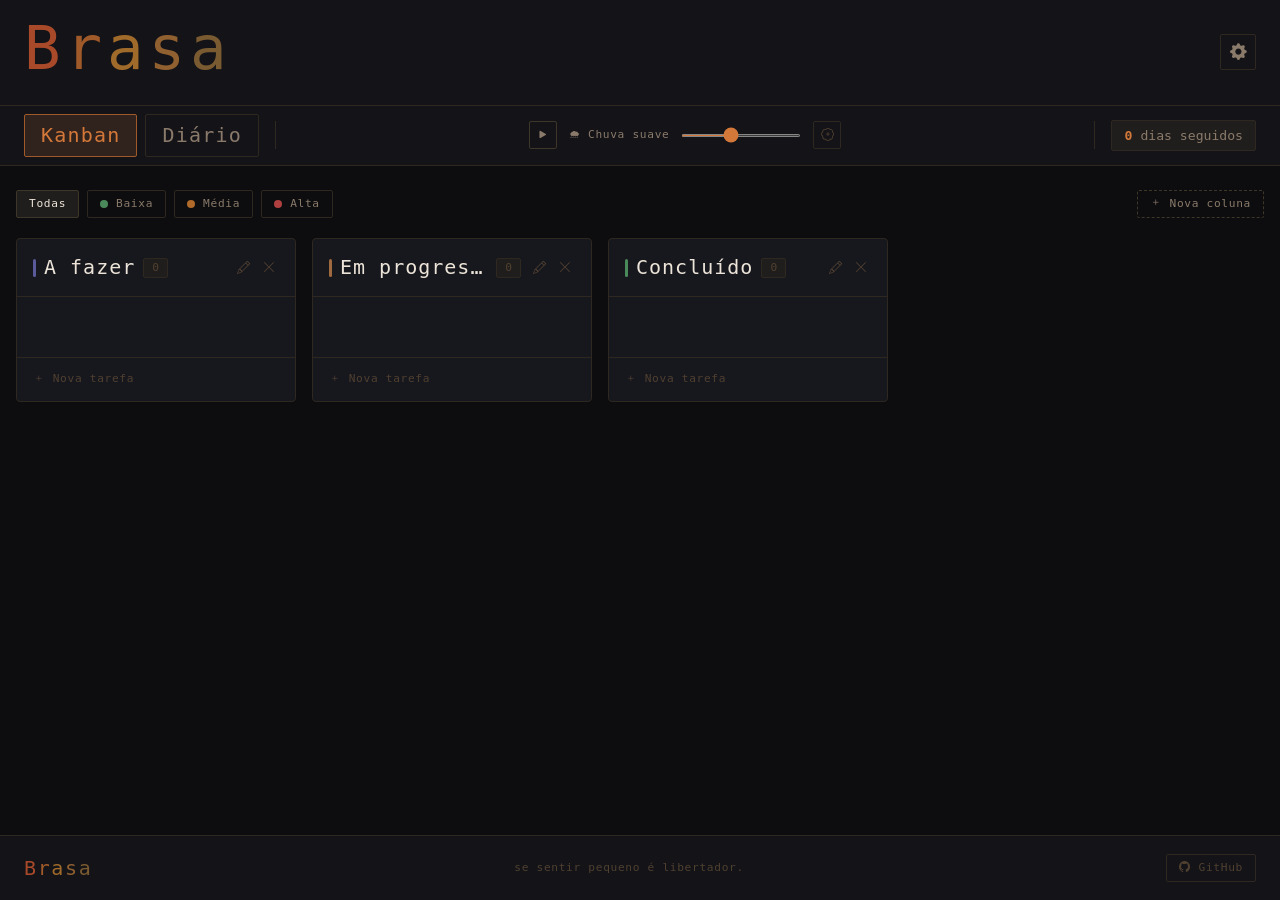
==== index.html @ db1da9d6 "feat: inicialização do projeto Brasa" ====
<!DOCTYPE html>
<html lang="pt-BR" data-theme="dark">

<head>
  <meta http-equiv="Content-Security-Policy" content="
    default-src 'self';
    script-src 'self' 'unsafe-inline';
    style-src 'self' 'unsafe-inline'
      https://fonts.googleapis.com;
    font-src 'self'
      https://fonts.gstatic.com;
    connect-src 'self';
    img-src 'self' data:;
    media-src 'self';
    frame-src 'none';
    object-src 'none';
  ">
  <meta charset="UTF-8" />
  <meta name="viewport" content="width=device-width, initial-scale=1.0" />
  <meta name="description" content="Brasa - kanban e diário minimalista." />
  <meta name="theme-color" content="#1a1a1a" />
  <title>Brasa - kanban e diário minimalista.</title>
  <link rel="stylesheet" href="libs/bootstrap.min.css" />
  <link rel="stylesheet" href="icons/bootstrap-icons.css" />
  <link rel="preconnect" href="https://fonts.googleapis.com" />
  <link rel="preconnect" href="https://fonts.gstatic.com" crossorigin />
  <link
    href="https://fonts.googleapis.com/css2?family=VT323&family=IBM+Plex+Mono:wght@400;500;600&family=IBM+Plex+Sans:wght@300;400;500&display=swap"
    rel="stylesheet" />
  <link rel="stylesheet" href="style.css" />
</head>

<body>
  <header class="app-header" role="banner">
    <div class="header-primary">
      <h1 class="brand-name" id="brand-name">Brasa</h1>
      <button class="icon-btn" id="btn-settings" aria-label="Configurações" title="Configurações">
        <i class="bi bi-gear" aria-hidden="true"></i>
      </button>
    </div>
    <div class="header-secondary">
      <nav class="app-nav" aria-label="Navegação principal">
        <button class="nav-btn active" id="nav-kanban" data-section="kanban" data-i18n="nav.kanban">Kanban</button>
        <button class="nav-btn" id="nav-diary" data-section="diary" data-i18n="nav.diary">Diário</button>
      </nav>
      <div class="ambient-bar" id="ambient-bar" role="region" aria-label="Player de som ambiente">
        <button class="ambient-play-btn" id="ambient-play" aria-label="Tocar/Pausar som ambiente">
          <i class="bi bi-play-fill" id="ambient-play-icon" aria-hidden="true"></i>
        </button>
        <span class="ambient-sound-name" id="ambient-sound-name">Chuva suave</span>
        <input type="range" class="ambient-volume" id="ambient-volume" min="0" max="1" step="0.01" value="0.4"
          aria-label="Volume do som ambiente" />
        <button class="ambient-select-btn" id="ambient-select" aria-label="Escolher som ambiente">
          <i class="bi bi-music-note-list" aria-hidden="true"></i>
        </button>
      </div>
      <span class="streak-badge" id="streak-badge" title="">
        <span id="streak-count">0</span>
        <span class="streak-label" data-i18n="streak.label">dias seguidos</span>
      </span>
    </div>
  </header>
  <main class="app-main" id="app-main">
    <!-- kanban -->
    <section class="section-kanban" id="section-kanban" aria-label="Kanban">
      <div class="kanban-toolbar">
        <div class="priority-filters" role="group" aria-label="Filtrar por prioridade">
          <button class="filter-btn active" data-filter="all" data-i18n="kanban.filterAll">Todas</button>
          <button class="filter-btn" data-filter="low">
            <span class="priority-dot dot-low"></span>
            <span data-i18n="kanban.filterLow">Baixa</span>
          </button>
          <button class="filter-btn" data-filter="medium">
            <span class="priority-dot dot-medium"></span>
            <span data-i18n="kanban.filterMedium">Média</span>
          </button>
          <button class="filter-btn" data-filter="high">
            <span class="priority-dot dot-high"></span>
            <span data-i18n="kanban.filterHigh">Alta</span>
          </button>
        </div>
        <button class="btn-add-column" id="btn-add-column" aria-label="Adicionar coluna">
          <i class="bi bi-plus-lg" aria-hidden="true"></i>
          <span data-i18n="kanban.addColumn">Nova Coluna</span>
        </button>
      </div>
      <div class="kanban-board" id="kanban-board" role="list" aria-label="Board Kanban">
      </div>
    </section>
    <!-- diário -->
    <section class="section-diary hidden" id="section-diary" aria-label="Diário">
      <div class="diary-container">
        <div class="diary-form card-retro">
          <h2 class="diary-form-title" data-i18n="diary.moodLabel">Como você está?</h2>
          <div class="mood-picker" id="mood-picker" role="group" aria-label="Selecionar humor">
          </div>
          <textarea class="diary-textarea" id="diary-text" rows="4" data-i18n-placeholder="diary.textPlaceholder"
            placeholder="Escreva o que quiser. Não precisa fazer sentido." aria-label="Texto do diário"></textarea>
          <button class="btn-primary" id="btn-save-diary" data-i18n="diary.save">Salvar entrada</button>
        </div>
        <div class="diary-history" id="diary-history" aria-label="Histórico do diário">
          <h2 class="history-title" data-i18n="diary.history">Histórico</h2>
          <div id="diary-history-list">
          </div>
        </div>
      </div>
    </section>
  </main>
  <footer class="app-footer">
    <div class="footer-inner">
      <div class="footer-brand">
        <span class="footer-brand-name" id="footer-brand-name">Brasa</span>
      </div>
      <p class="footer-phrase" data-i18n="footer.phrase">Feito com paciência para dias difíceis.</p>
      <a class="footer-github" href="https://github.com/aglairdev/brasa" target="_blank" rel="noopener noreferrer"
        aria-label="GitHub do projeto Brasa (abre em nova aba)">
        <i class="bi bi-github" aria-hidden="true"></i>
        <span data-i18n="footer.github">GitHub</span>
      </a>
    </div>
  </footer>
  <!--  modais -->
  <div class="modal-overlay hidden" id="modal-settings" role="dialog" aria-modal="true"
    aria-labelledby="settings-title">
    <div class="modal-box">
      <div class="modal-header">
        <h2 id="settings-title" data-i18n="settings.title">Configurações</h2>
        <button class="modal-close" id="close-settings" data-i18n-aria="a11y.closeModal" aria-label="Fechar modal">
          <i class="bi bi-x-lg" aria-hidden="true"></i>
        </button>
      </div>
      <div class="modal-body">
        <div class="setting-row">
          <label class="setting-label" for="lang-select" data-i18n="settings.language">Idioma</label>
          <select class="setting-select" id="lang-select">
          </select>
        </div>
        <div class="setting-row">
          <div>
            <span class="setting-label" id="label-victory-sound" data-i18n="settings.soundEffects">Sons de
              vitória</span>
            <p class="setting-desc" id="desc-victory-sound" data-i18n="settings.soundEffectsDesc">Toca som ao concluir
              uma tarefa</p>
          </div>
          <label class="toggle-switch">
            <input type="checkbox" id="toggle-victory-sound" checked aria-labelledby="label-victory-sound"
              aria-describedby="desc-victory-sound" />
            <span class="toggle-slider"></span>
          </label>
        </div>
        <div class="setting-row">
          <div>
            <span class="setting-label" id="label-ambient-sound" data-i18n="settings.ambientSound">Som ambiente</span>
            <p class="setting-desc" id="desc-ambient-sound" data-i18n="settings.ambientSoundDesc">Ativa ou desativa o
              player de som ambiente</p>
          </div>
          <label class="toggle-switch">
            <input type="checkbox" id="toggle-ambient-sound" checked aria-labelledby="label-ambient-sound"
              aria-describedby="desc-ambient-sound" />
            <span class="toggle-slider"></span>
          </label>
        </div>
        <hr class="setting-divider" />
        <div class="setting-row setting-row-col">
          <button class="btn-secondary" id="btn-export" data-i18n="settings.export">
            <i class="bi bi-download" aria-hidden="true"></i> Exportar dados (JSON)
          </button>
          <button class="btn-secondary" id="btn-import" data-i18n="settings.import">
            <i class="bi bi-upload" aria-hidden="true"></i> Importar dados (JSON)
          </button>
          <input type="file" id="import-file-input" accept=".json" class="visually-hidden"
            aria-label="Selecionar arquivo JSON para importar" />
          <p class="import-feedback hidden" id="import-feedback" aria-live="polite"></p>
          <hr class="setting-divider" />
          <button class="btn btn-danger d-flex align-items-center justify-content-center gap-2 w-100"
            id="btn-clear-data" data-i18n="settings.clearData">
            <i class="bi bi-trash" aria-hidden="true"></i>
            <span>Apagar todos os dados</span>
          </button>
        </div>
      </div>
    </div>
  </div>
  <div class="modal-overlay hidden" id="modal-task-edit" role="dialog" aria-modal="true"
    aria-labelledby="task-edit-modal-title">
    <div class="modal-box">
      <div class="modal-header">
        <h2 id="task-edit-modal-title" data-i18n="kanban.editTask">Editar Tarefa</h2>
        <button class="modal-close" id="close-task-edit-modal" aria-label="Fechar modal">
          <i class="bi bi-x-lg" aria-hidden="true"></i>
        </button>
      </div>
      <div class="modal-body">
        <input type="text" class="task-input-field" id="edit-task-title" placeholder="Título..."
          aria-label="Título da tarefa" />
        <textarea class="task-textarea-field" id="edit-task-desc" rows="2" placeholder="Descrição..."
          aria-label="Descrição da tarefa"></textarea>
        <div class="task-priority-row">
          <span class="setting-label" data-i18n="kanban.priority">Prioridade</span>
          <div class="priority-btns" role="group" aria-label="Prioridade">
            <button class="priority-pick-btn" data-p="low">
              <span class="priority-dot dot-low"></span>
              <span data-i18n="kanban.priorityLow">Baixa</span>
            </button>
            <button class="priority-pick-btn" data-p="medium">
              <span class="priority-dot dot-medium"></span>
              <span data-i18n="kanban.priorityMedium">Média</span>
            </button>
            <button class="priority-pick-btn" data-p="high">
              <span class="priority-dot dot-high"></span>
              <span data-i18n="kanban.priorityHigh">Alta</span>
            </button>
          </div>
        </div>
        <div class="task-modal-actions">
          <button class="btn-primary" id="btn-save-task-edit" data-i18n="kanban.save">Salvar</button>
          <button class="btn-danger" id="btn-delete-task-modal" data-i18n="kanban.delete">Excluir</button>
        </div>
      </div>
    </div>
  </div>
  <div class="modal-overlay hidden" id="modal-task-commit" role="dialog" aria-modal="true"
    aria-labelledby="task-commit-modal-title">
    <div class="modal-box">
      <div class="modal-header">
        <h2 id="task-commit-modal-title" data-i18n="kanban.commits">Commits</h2>
        <button class="modal-close" id="close-task-commit-modal" aria-label="Fechar modal">
          <i class="bi bi-x-lg" aria-hidden="true"></i>
        </button>
      </div>
      <div class="modal-body">
        <div class="commits-list" id="commits-list">
        </div>
        <div class="commit-input-row">
          <textarea class="commit-textarea" id="commit-input" rows="2" data-i18n-placeholder="kanban.commitPlaceholder"
            placeholder="O que você fez nessa tarefa hoje?" aria-label="Novo commit"></textarea>
          <button class="btn-primary btn-sm" id="btn-add-commit" data-i18n="kanban.commitAdd">Registrar</button>
        </div>
      </div>
    </div>
  </div>
  <div class="modal-overlay hidden" id="modal-add-task" role="dialog" aria-modal="true"
    aria-labelledby="add-task-title">
    <div class="modal-box">
      <div class="modal-header">
        <h2 id="add-task-title" data-i18n="kanban.addTask">Nova Tarefa</h2>
        <button class="modal-close" id="close-add-task" aria-label="Fechar modal">
          <i class="bi bi-x-lg" aria-hidden="true"></i>
        </button>
      </div>
      <div class="modal-body">
        <input type="text" class="task-input-field" id="new-task-title"
          data-i18n-placeholder="kanban.taskTitlePlaceholder" placeholder="Título da tarefa..."
          aria-label="Título da nova tarefa" />
        <textarea class="task-textarea-field" id="new-task-desc" rows="2"
          data-i18n-placeholder="kanban.taskDescPlaceholder" placeholder="Descrição (opcional)..."
          aria-label="Descrição da nova tarefa"></textarea>
        <div class="task-priority-row">
          <span class="setting-label" data-i18n="kanban.priority">Prioridade</span>
          <div class="priority-btns" role="group" aria-label="Prioridade">
            <button class="priority-pick-btn" data-p="low">
              <span class="priority-dot dot-low"></span>
              <span data-i18n="kanban.priorityLow">Baixa</span>
            </button>
            <button class="priority-pick-btn active" data-p="medium">
              <span class="priority-dot dot-medium"></span>
              <span data-i18n="kanban.priorityMedium">Média</span>
            </button>
            <button class="priority-pick-btn" data-p="high">
              <span class="priority-dot dot-high"></span>
              <span data-i18n="kanban.priorityHigh">Alta</span>
            </button>
          </div>
        </div>
        <button class="btn-primary" id="btn-confirm-add-task" data-i18n="kanban.addTask">Nova Tarefa</button>
      </div>
    </div>
  </div>
  <div class="modal-overlay hidden" id="modal-ambient" role="dialog" aria-modal="true"
    aria-labelledby="ambient-modal-title">
    <div class="modal-box">
      <div class="modal-header">
        <h2 id="ambient-modal-title" data-i18n="ambient.title">Som Ambiente</h2>
        <button class="modal-close" id="close-ambient" aria-label="Fechar modal">
          <i class="bi bi-x-lg" aria-hidden="true"></i>
        </button>
      </div>
      <div class="modal-body">
        <div class="ambient-list" id="ambient-list" role="list">
        </div>
      </div>
    </div>
  </div>
  <!-- animação ao concluir tarefa -->
  <div class="victory-overlay hidden" id="victory-overlay" aria-live="assertive" aria-atomic="true">
    <div class="victory-message" id="victory-message"></div>
    <canvas class="confetti-canvas" id="confetti-canvas"></canvas>
  </div>
  <div class="toast-container" id="toast-container" aria-live="polite"></div>
  <script src="libs/bootstrap.bundle.min.js"></script>
  <script src="security.js"></script>
  <script src="app.js"></script>
</body>

</html>
---- style.css ----
:root {
  --color-bg: #0d0d0f;
  --color-bg-alt: #131318;
  --color-bg-card: #17171e;
  --color-bg-input: #1a1a24;
  --color-bg-hover: #1f1f2c;
  --color-bg-modal: #12121a;
  --color-surface-1: #201e1c;
  --color-surface-2: #272422;
  --color-surface-3: #302c28;
  --color-border: #2e2820;
  --color-border-light: #3e3628;
  --color-text: #d0c8bc;
  --color-text-soft: #8a7a6a;
  --color-text-muted: #504030;
  --color-text-bright: #ece4d8;
  --brand-l1: #a84a2a;
  --brand-l2: #a05a2a;
  --brand-l3: #a06a2a;
  --brand-l4: #906030;
  --brand-l5: #7a5a30;
  --brand-l1-bright: #e05a30;
  --brand-l2-bright: #d4783a;
  --brand-l3-bright: #d09040;
  --brand-l4-bright: #c0a040;
  --brand-l5-bright: #a08040;
  --color-accent: #a05a2a;
  --color-accent-bright: #d4783a;
  --color-accent-glow: rgba(212, 120, 58, 0.15);
  --priority-low: #4a8a5a;
  --priority-medium: #b06a2a;
  --priority-high: #b04040;
  --priority-low-bg: rgba(74, 138, 90, 0.12);
  --priority-medium-bg: rgba(176, 106, 42, 0.12);
  --priority-high-bg: rgba(176, 64, 64, 0.12);
  --col-color-0: #7a5a30;
  --col-color-1: #a05a2a;
  --col-color-2: #4a8a5a;
  --color-danger: #a04040;
  --color-danger-bright: #e06060;
  --color-success: #4a8a5a;
  --color-success-bright: #70d090;
  --font-display: 'VT323', monospace;
  --font-mono: 'IBM Plex Mono', monospace;
  --font-body: 'IBM Plex Sans', sans-serif;
  --fs-xs: 0.70rem;
  --fs-sm: 0.82rem;
  --fs-base: 0.95rem;
  --fs-md: 1.05rem;
  --fs-lg: 1.25rem;
  --fs-xl: 1.6rem;
  --fs-2xl: 2.2rem;
  --fs-3xl: 3rem;
  --fs-brand: clamp(2.2rem, 6vw, 3.8rem);
  --space-1: 0.25rem;
  --space-2: 0.5rem;
  --space-3: 0.75rem;
  --space-4: 1rem;
  --space-5: 1.25rem;
  --space-6: 1.5rem;
  --space-8: 2rem;
  --space-10: 2.5rem;
  --space-12: 3rem;
  --space-16: 4rem;
  --radius-sm: 2px;
  --radius-md: 4px;
  --radius-lg: 6px;
  --border-retro: 1px solid var(--color-border);
  --shadow-sm: 0 1px 4px rgba(0, 0, 0, 0.4);
  --shadow-md: 0 4px 16px rgba(0, 0, 0, 0.5);
  --shadow-lg: 0 8px 32px rgba(0, 0, 0, 0.6);
  --shadow-glow: 0 0 12px rgba(212, 120, 58, 0.15);
  --transition-fast: 120ms ease;
  --transition-base: 200ms ease;
  --transition-slow: 350ms ease;
  --header-height: auto;
  --ambient-height: 44px;
  --footer-height: 64px;
  --column-min-w: 280px;
  --column-max-w: 320px;
  --modal-max-w: 540px;
  --modal-lg-max-w: 780px;
  --sidebar-w: 260px;
  --scanline-opacity: 0.025;
}

*,
*::before,
*::after {
  box-sizing: border-box;
  margin: 0;
  padding: 0;
}

html {
  scroll-behavior: smooth;
  -webkit-text-size-adjust: 100%;
}

body {
  background-color: var(--color-bg);
  color: var(--color-text);
  font-family: var(--font-body);
  font-size: var(--fs-base);
  line-height: 1.65;
  min-height: 100dvh;
  display: flex;
  flex-direction: column;
  background-image:
    repeating-linear-gradient(0deg,
      transparent,
      transparent 2px,
      rgba(0, 0, 0, var(--scanline-opacity)) 2px,
      rgba(0, 0, 0, var(--scanline-opacity)) 4px);
}

::selection {
  background: var(--color-accent);
  color: var(--color-bg);
}

:focus-visible {
  outline: 2px solid var(--color-accent-bright);
  outline-offset: 2px;
}

h1,
h2,
h3,
h4 {
  font-family: var(--font-display);
  letter-spacing: 0.04em;
  line-height: 1.2;
}

code,
kbd,
pre,
.mono {
  font-family: var(--font-mono);
}

.brand-name,
.footer-brand-name {
  font-family: var(--font-display);
  font-size: var(--fs-brand);
  letter-spacing: 0.08em;
  display: inline-block;
  cursor: default;
  user-select: none;
}

.brand-letter {
  display: inline-block;
  transition: color var(--transition-base), text-shadow var(--transition-base);
}

.brand-letter:nth-child(1) {
  color: var(--brand-l1);
}

.brand-letter:nth-child(2) {
  color: var(--brand-l2);
}

.brand-letter:nth-child(3) {
  color: var(--brand-l3);
}

.brand-letter:nth-child(4) {
  color: var(--brand-l4);
}

.brand-letter:nth-child(5) {
  color: var(--brand-l5);
}

.brand-letter:nth-child(6) {
  color: var(--brand-l6);
}

.brand-letter:nth-child(7) {
  color: var(--brand-l7);
}

.brand-letter:nth-child(8) {
  color: var(--brand-l8);
}

.brand-letter:nth-child(9) {
  color: var(--brand-l1);
}

.brand-name:hover .brand-letter:nth-child(1) {
  color: var(--brand-l1-bright);
  text-shadow: 0 0 8px var(--brand-l1-bright);
}

.brand-name:hover .brand-letter:nth-child(2) {
  color: var(--brand-l2-bright);
  text-shadow: 0 0 8px var(--brand-l2-bright);
}

.brand-name:hover .brand-letter:nth-child(3) {
  color: var(--brand-l3-bright);
  text-shadow: 0 0 8px var(--brand-l3-bright);
}

.brand-name:hover .brand-letter:nth-child(4) {
  color: var(--brand-l4-bright);
  text-shadow: 0 0 8px var(--brand-l4-bright);
}

.brand-name:hover .brand-letter:nth-child(5) {
  color: var(--brand-l5-bright);
  text-shadow: 0 0 8px var(--brand-l5-bright);
}

.brand-name:hover .brand-letter:nth-child(6) {
  color: var(--brand-l6-bright);
  text-shadow: 0 0 8px var(--brand-l6-bright);
}

.brand-name:hover .brand-letter:nth-child(7) {
  color: var(--brand-l7-bright);
  text-shadow: 0 0 8px var(--brand-l7-bright);
}

.brand-name:hover .brand-letter:nth-child(8) {
  color: var(--brand-l8-bright);
  text-shadow: 0 0 8px var(--brand-l8-bright);
}

.brand-name:hover .brand-letter:nth-child(9) {
  color: var(--brand-l1-bright);
  text-shadow: 0 0 8px var(--brand-l1-bright);
}

.footer-brand-name {
  font-size: var(--fs-lg);
}

.app-header {
  background: var(--color-bg-alt);
  border-bottom: 1px solid var(--color-border);
  position: sticky;
  top: 0;
  z-index: 100;
  backdrop-filter: blur(4px);
}

.header-primary {
  display: flex;
  align-items: center;
  justify-content: space-between;
  padding: var(--space-3) var(--space-6);
  border-bottom: 1px solid var(--color-border);
}

.header-secondary {
  display: flex;
  align-items: center;
  gap: var(--space-4);
  padding: var(--space-2) var(--space-6);
  flex-wrap: wrap;
}

.header-secondary .app-nav {
  flex-shrink: 0;
}

.header-secondary .ambient-bar {
  flex: 1;
  border: none;
  border-left: 1px solid var(--color-border);
  border-right: 1px solid var(--color-border);
  padding: 0 var(--space-4);
  min-height: unset;
  background: transparent;
  justify-content: center;
}

.header-secondary .ambient-bar.ambient-hidden {
  display: none;
}

.header-secondary .streak-badge {
  flex-shrink: 0;
  margin-left: auto;
}

.streak-badge {
  display: inline-flex;
  align-items: center;
  gap: var(--space-2);
  background: var(--color-surface-1);
  border: var(--border-retro);
  border-radius: var(--radius-sm);
  padding: var(--space-1) var(--space-3);
  font-family: var(--font-mono);
  font-size: var(--fs-sm);
  color: var(--color-text-soft);
  cursor: default;
  white-space: nowrap;
}

#streak-count {
  color: var(--color-accent-bright);
  font-weight: 600;
}

.streak-label {
  color: var(--color-text-soft);
}

.icon-btn {
  background: transparent;
  border: var(--border-retro);
  border-radius: var(--radius-sm);
  color: var(--color-text-soft);
  cursor: pointer;
  display: inline-flex;
  align-items: center;
  justify-content: center;
  width: 36px;
  height: 36px;
  font-size: var(--fs-md);
  transition: color var(--transition-fast), border-color var(--transition-fast), background var(--transition-fast);
}

.icon-btn:hover {
  color: var(--color-accent-bright);
  border-color: var(--color-accent);
  background: var(--color-accent-glow);
}

.ambient-bar {
  display: flex;
  align-items: center;
  gap: var(--space-3);
  flex-wrap: nowrap;
}

.ambient-play-btn {
  background: transparent;
  border: 1px solid var(--color-border-light);
  border-radius: var(--radius-sm);
  color: var(--color-text-soft);
  width: 28px;
  height: 28px;
  display: flex;
  align-items: center;
  justify-content: center;
  cursor: pointer;
  font-size: var(--fs-sm);
  flex-shrink: 0;
  transition: color var(--transition-fast), border-color var(--transition-fast);
}

.ambient-play-btn:hover,
.ambient-play-btn.playing {
  color: var(--color-accent-bright);
  border-color: var(--color-accent);
}

.ambient-sound-name {
  font-family: var(--font-mono);
  font-size: var(--fs-xs);
  color: var(--color-text-soft);
  letter-spacing: 0.06em;
  min-width: 100px;
  flex-shrink: 0;
}

.ambient-volume {
  flex: 1;
  min-width: 60px;
  max-width: 120px;
  height: 3px;
  accent-color: var(--color-accent-bright);
  cursor: pointer;
}

.ambient-select-btn {
  background: transparent;
  border: 1px solid var(--color-border);
  border-radius: var(--radius-sm);
  color: var(--color-text-muted);
  width: 28px;
  height: 28px;
  display: flex;
  align-items: center;
  justify-content: center;
  cursor: pointer;
  font-size: var(--fs-sm);
  flex-shrink: 0;
  transition: color var(--transition-fast), border-color var(--transition-fast);
}

.ambient-select-btn:hover {
  color: var(--color-text);
  border-color: var(--color-border-light);
}

.app-nav {
  display: flex;
  align-items: center;
  gap: var(--space-2);
}

.nav-btn {
  background: transparent;
  border: var(--border-retro);
  border-radius: var(--radius-sm);
  color: var(--color-text-soft);
  cursor: pointer;
  font-family: var(--font-display);
  font-size: var(--fs-lg);
  letter-spacing: 0.06em;
  padding: var(--space-1) var(--space-4);
  transition: color var(--transition-fast), border-color var(--transition-fast), background var(--transition-fast);
}

.nav-btn:hover {
  color: var(--color-text);
  border-color: var(--color-border-light);
}

.nav-btn.active {
  color: var(--color-accent-bright);
  border-color: var(--color-accent);
  background: var(--color-accent-glow);
}

.app-main {
  flex: 1;
  padding: var(--space-6) var(--space-4);
  overflow-x: hidden;
}

.hidden {
  display: none !important;
}

.kanban-toolbar {
  display: flex;
  align-items: center;
  justify-content: space-between;
  gap: var(--space-4);
  margin-bottom: var(--space-5);
  flex-wrap: wrap;
}

.priority-filters {
  display: flex;
  align-items: center;
  gap: var(--space-2);
  flex-wrap: wrap;
}

.filter-btn {
  background: transparent;
  border: var(--border-retro);
  border-radius: var(--radius-sm);
  color: var(--color-text-soft);
  cursor: pointer;
  font-family: var(--font-mono);
  font-size: var(--fs-xs);
  letter-spacing: 0.06em;
  padding: var(--space-1) var(--space-3);
  display: flex;
  align-items: center;
  gap: var(--space-2);
  transition: color var(--transition-fast), border-color var(--transition-fast), background var(--transition-fast);
}

.filter-btn:hover {
  color: var(--color-text);
  border-color: var(--color-border-light);
}

.filter-btn.active {
  color: var(--color-text-bright);
  border-color: var(--color-border-light);
  background: var(--color-surface-1);
}

.btn-add-column {
  background: transparent;
  border: 1px dashed var(--color-border-light);
  border-radius: var(--radius-sm);
  color: var(--color-text-soft);
  cursor: pointer;
  font-family: var(--font-mono);
  font-size: var(--fs-xs);
  letter-spacing: 0.06em;
  padding: var(--space-1) var(--space-3);
  display: flex;
  align-items: center;
  gap: var(--space-2);
  transition: color var(--transition-fast), border-color var(--transition-fast);
  white-space: nowrap;
}

.btn-add-column:hover {
  color: var(--color-accent-bright);
  border-color: var(--color-accent);
  border-style: solid;
}

.kanban-board {
  display: flex;
  gap: var(--space-4);
  align-items: flex-start;
  overflow-x: auto;
  padding-bottom: var(--space-4);
  min-height: 320px;
  scrollbar-width: thin;
  scrollbar-color: var(--color-border) transparent;
}

.kanban-board::-webkit-scrollbar {
  height: 6px;
}

.kanban-board::-webkit-scrollbar-track {
  background: transparent;
}

.kanban-board::-webkit-scrollbar-thumb {
  background: var(--color-border);
  border-radius: 3px;
}

.kanban-column {
  background: var(--color-bg-card);
  border: var(--border-retro);
  border-radius: var(--radius-md);
  min-width: var(--column-min-w);
  max-width: var(--column-max-w);
  width: var(--column-min-w);
  display: flex;
  flex-direction: column;
  flex-shrink: 0;
  transition: border-color var(--transition-fast);
}

.kanban-column.drag-over {
  border-color: var(--color-accent);
  box-shadow: var(--shadow-glow);
}

.column-header {
  display: flex;
  align-items: center;
  justify-content: space-between;
  gap: var(--space-2);
  padding: var(--space-3) var(--space-4);
  border-bottom: var(--border-retro);
}

.column-color-bar {
  width: 3px;
  height: 18px;
  border-radius: 2px;
  flex-shrink: 0;
  background: var(--col-color, var(--color-accent));
}

.column-title-wrap {
  flex: 1;
  display: flex;
  align-items: center;
  gap: var(--space-2);
  min-width: 0;
}

.column-title {
  font-family: var(--font-display);
  font-size: var(--fs-lg);
  color: var(--color-text-bright);
  letter-spacing: 0.05em;
  white-space: nowrap;
  overflow: hidden;
  text-overflow: ellipsis;
  cursor: default;
}

.column-count {
  font-family: var(--font-mono);
  font-size: var(--fs-xs);
  color: var(--color-text-muted);
  background: var(--color-surface-1);
  border: var(--border-retro);
  border-radius: var(--radius-sm);
  padding: 0 var(--space-2);
  flex-shrink: 0;
}

.column-actions {
  display: flex;
  align-items: center;
  gap: var(--space-1);
}

.col-action-btn {
  background: transparent;
  border: none;
  color: var(--color-text-muted);
  cursor: pointer;
  font-size: var(--fs-sm);
  padding: var(--space-1);
  border-radius: var(--radius-sm);
  display: flex;
  align-items: center;
  justify-content: center;
  transition: color var(--transition-fast);
}

.col-action-btn:hover {
  color: var(--color-text-soft);
}

.col-action-btn.col-delete:hover {
  color: var(--color-danger-bright);
}

.column-rename-input {
  background: var(--color-bg-input);
  border: 1px solid var(--color-accent);
  border-radius: var(--radius-sm);
  color: var(--color-text-bright);
  font-family: var(--font-display);
  font-size: var(--fs-lg);
  letter-spacing: 0.05em;
  padding: var(--space-1) var(--space-2);
  width: 100%;
  outline: none;
}

.column-tasks {
  display: flex;
  flex-direction: column;
  gap: var(--space-3);
  padding: var(--space-3) var(--space-3);
  min-height: 60px;
  flex: 1;
}

.column-tasks.drag-active {
  background: rgba(96, 192, 216, 0.04);
}

.btn-add-task {
  background: transparent;
  border: none;
  border-top: var(--border-retro);
  border-radius: 0 0 var(--radius-md) var(--radius-md);
  color: var(--color-text-muted);
  cursor: pointer;
  font-family: var(--font-mono);
  font-size: var(--fs-xs);
  letter-spacing: 0.06em;
  padding: var(--space-3) var(--space-4);
  width: 100%;
  text-align: left;
  display: flex;
  align-items: center;
  gap: var(--space-2);
  transition: color var(--transition-fast), background var(--transition-fast);
}

.btn-add-task:hover {
  color: var(--color-accent-bright);
  background: var(--color-bg-hover);
}

.task-card {
  background: var(--color-surface-1);
  border: var(--border-retro);
  border-radius: var(--radius-sm);
  padding: var(--space-3);
  cursor: grab;
  position: relative;
  transition: border-color var(--transition-fast), box-shadow var(--transition-fast), transform var(--transition-fast);
  display: flex;
  flex-direction: column;
  gap: var(--space-2);
}

.task-card:hover {
  border-color: var(--color-border-light);
  box-shadow: var(--shadow-sm);
}

.task-card:active {
  cursor: grabbing;
}

.task-card.dragging {
  opacity: 0.5;
  transform: rotate(1deg);
  box-shadow: var(--shadow-lg);
}

.task-card.filtered-out {
  display: none;
}

.task-card::before {
  content: '';
  position: absolute;
  left: 0;
  top: 0;
  bottom: 0;
  width: 3px;
  border-radius: var(--radius-sm) 0 0 var(--radius-sm);
  background: var(--priority-color, var(--color-border));
}

.task-card[data-priority="low"]::before {
  background: var(--priority-low);
}

.task-card[data-priority="medium"]::before {
  background: var(--priority-medium);
}

.task-card[data-priority="high"]::before {
  background: var(--priority-high);
}

.task-header {
  display: flex;
  align-items: flex-start;
  justify-content: space-between;
  gap: var(--space-2);
}

.task-title {
  font-family: var(--font-mono);
  font-size: var(--fs-sm);
  color: var(--color-text-bright);
  flex: 1;
  line-height: 1.4;
  word-break: break-word;
}

.task-actions {
  display: flex;
  align-items: center;
  gap: var(--space-1);
  flex-shrink: 0;
  margin-left: var(--space-2);
}

.task-btn {
  background: transparent;
  border: none;
  color: var(--color-text-muted);
  cursor: pointer;
  font-size: var(--fs-sm);
  width: 24px;
  height: 24px;
  padding: 0;
  border-radius: var(--radius-sm);
  display: flex;
  align-items: center;
  justify-content: center;
  transition: color var(--transition-fast);
  line-height: 1;
  flex-shrink: 0;
}

.task-btn:hover {
  color: var(--color-text-soft);
}

.task-btn.task-btn-delete:hover {
  color: var(--color-danger-bright);
}

.task-btn.task-btn-commits:hover {
  color: var(--color-accent-bright);
}

.task-desc {
  font-size: var(--fs-xs);
  color: var(--color-text-soft);
  line-height: 1.5;
  word-break: break-word;
}

.task-meta {
  display: flex;
  align-items: center;
  justify-content: space-between;
  gap: var(--space-2);
  margin-top: var(--space-1);
}

.task-priority-badge {
  display: inline-flex;
  align-items: center;
  gap: var(--space-1);
  font-family: var(--font-mono);
  font-size: var(--fs-xs);
  letter-spacing: 0.04em;
  color: var(--color-text-muted);
}

.task-commits-count {
  font-family: var(--font-mono);
  font-size: var(--fs-xs);
  color: var(--color-text-muted);
  display: flex;
  align-items: center;
  gap: var(--space-1);
}

.priority-dot {
  display: inline-block;
  width: 8px;
  height: 8px;
  border-radius: 50%;
  flex-shrink: 0;
}

.dot-low {
  background: var(--priority-low);
}

.dot-medium {
  background: var(--priority-medium);
}

.dot-high {
  background: var(--priority-high);
}

.diary-container {
  max-width: 700px;
  margin: 0 auto;
  display: flex;
  flex-direction: column;
  gap: var(--space-8);
}

.card-retro {
  background: var(--color-bg-card);
  border: var(--border-retro);
  border-radius: var(--radius-md);
  padding: var(--space-6);
  box-shadow: var(--shadow-md);
}

.diary-form-title {
  font-size: var(--fs-xl);
  color: var(--color-text-bright);
  margin-bottom: var(--space-5);
}

.mood-picker {
  display: flex;
  flex-wrap: wrap;
  gap: var(--space-2);
  margin-bottom: var(--space-5);
}

.mood-btn {
  background: var(--color-surface-1);
  border: var(--border-retro);
  border-radius: var(--radius-sm);
  cursor: pointer;
  font-size: 1.4rem;
  line-height: 1;
  padding: var(--space-2) var(--space-3);
  transition: border-color var(--transition-fast), transform var(--transition-fast), background var(--transition-fast);
}

.mood-btn:hover {
  border-color: var(--color-border-light);
  transform: scale(1.12);
  background: var(--color-surface-2);
}

.mood-btn.selected {
  border-color: var(--color-accent);
  background: var(--color-accent-glow);
  transform: scale(1.15);
}

.diary-textarea {
  background: var(--color-bg-input);
  border: var(--border-retro);
  border-radius: var(--radius-sm);
  color: var(--color-text);
  font-family: var(--font-mono);
  font-size: var(--fs-sm);
  line-height: 1.7;
  padding: var(--space-4);
  resize: vertical;
  width: 100%;
  transition: border-color var(--transition-fast);
  margin-bottom: var(--space-4);
}

.diary-textarea:focus {
  border-color: var(--color-accent);
  outline: none;
}

.diary-textarea::placeholder {
  color: var(--color-text-muted);
}

.history-title {
  font-size: var(--fs-xl);
  color: var(--color-text-bright);
  margin-bottom: var(--space-5);
}

.history-day-group {
  margin-bottom: var(--space-6);
}

.history-day-label {
  font-family: var(--font-mono);
  font-size: var(--fs-xs);
  color: var(--color-accent-bright);
  letter-spacing: 0.1em;
  text-transform: uppercase;
  margin-bottom: var(--space-3);
  display: flex;
  align-items: center;
  gap: var(--space-3);
}

.history-day-label::after {
  content: '';
  flex: 1;
  height: 1px;
  background: var(--color-border);
}

.history-entry {
  background: var(--color-surface-1);
  border: var(--border-retro);
  border-radius: var(--radius-sm);
  padding: var(--space-3) var(--space-4);
  margin-bottom: var(--space-3);
  display: flex;
  flex-direction: column;
  gap: var(--space-2);
}

.history-entry-time {
  font-family: var(--font-mono);
  font-size: var(--fs-xs);
  color: var(--color-text-muted);
}

.history-entry-mood {
  font-size: 1.3rem;
}

.history-entry-text {
  font-family: var(--font-body);
  font-size: var(--fs-sm);
  color: var(--color-text);
  line-height: 1.65;
  word-break: break-word;
  white-space: pre-wrap;
}

.no-entries-msg {
  font-family: var(--font-mono);
  font-size: var(--fs-sm);
  color: var(--color-text-muted);
  text-align: center;
  padding: var(--space-10) 0;
}

.app-footer {
  background: var(--color-bg-alt);
  border-top: 1px solid var(--color-border);
  position: sticky;
  bottom: 0;
  z-index: 90;
  min-height: var(--footer-height);
}

.footer-inner {
  display: flex;
  align-items: center;
  justify-content: space-between;
  gap: var(--space-4);
  padding: var(--space-3) var(--space-6);
  flex-wrap: wrap;
  min-height: var(--footer-height);
}

.footer-brand {
  flex-shrink: 0;
}

.footer-phrase {
  font-family: var(--font-mono);
  font-size: var(--fs-xs);
  color: var(--color-text-muted);
  letter-spacing: 0.06em;
  text-align: center;
  flex: 1;
  margin: 0;
}

.footer-github {
  display: inline-flex;
  align-items: center;
  gap: var(--space-2);
  font-family: var(--font-mono);
  font-size: var(--fs-xs);
  color: var(--color-text-muted);
  text-decoration: none;
  border: var(--border-retro);
  border-radius: var(--radius-sm);
  padding: var(--space-1) var(--space-3);
  letter-spacing: 0.06em;
  transition: color var(--transition-fast), border-color var(--transition-fast);
  flex-shrink: 0;
}

.footer-github:hover {
  color: var(--color-text);
  border-color: var(--color-border-light);
}

.modal-overlay {
  position: fixed;
  inset: 0;
  background: rgba(0, 0, 0, 0.75);
  backdrop-filter: blur(4px);
  z-index: 200;
  display: flex;
  align-items: center;
  justify-content: center;
  padding: var(--space-4);
  animation: fadeIn var(--transition-base) ease;
}

@keyframes fadeIn {
  from {
    opacity: 0;
  }

  to {
    opacity: 1;
  }
}

@keyframes slideUp {
  from {
    transform: translateY(20px);
    opacity: 0;
  }

  to {
    transform: translateY(0);
    opacity: 1;
  }
}

.modal-box {
  background: var(--color-bg-modal);
  border: var(--border-retro);
  border-radius: var(--radius-lg);
  box-shadow: var(--shadow-lg);
  max-width: var(--modal-max-w);
  width: 100%;
  max-height: 90dvh;
  overflow-y: auto;
  animation: slideUp var(--transition-base) ease;
  scrollbar-width: thin;
  scrollbar-color: var(--color-border) transparent;
}

.modal-box-lg {
  max-width: var(--modal-lg-max-w);
}

.modal-header {
  display: flex;
  align-items: center;
  justify-content: space-between;
  gap: var(--space-4);
  padding: var(--space-4) var(--space-6);
  border-bottom: var(--border-retro);
}

.modal-header h2 {
  font-size: var(--fs-xl);
  color: var(--color-text-bright);
}

.modal-close {
  background: transparent;
  border: var(--border-retro);
  border-radius: var(--radius-sm);
  color: var(--color-text-muted);
  cursor: pointer;
  width: 32px;
  height: 32px;
  display: flex;
  align-items: center;
  justify-content: center;
  font-size: var(--fs-sm);
  flex-shrink: 0;
  transition: color var(--transition-fast), border-color var(--transition-fast);
}

.modal-close:hover {
  color: var(--color-danger-bright);
  border-color: var(--color-danger);
}

.modal-body {
  padding: var(--space-5) var(--space-6);
  display: flex;
  flex-direction: column;
  gap: var(--space-4);
}

.commits-heading {
  font-size: var(--fs-xl);
  color: var(--color-text-bright);
}

.commits-list {
  display: flex;
  flex-direction: column;
  gap: var(--space-3);
  max-height: 260px;
  overflow-y: auto;
  scrollbar-width: thin;
  scrollbar-color: var(--color-border) transparent;
}

.commit-item {
  background: var(--color-surface-1);
  border: var(--border-retro);
  border-left: 3px solid var(--color-accent);
  border-radius: var(--radius-sm);
  padding: var(--space-3);
  display: flex;
  flex-direction: column;
  gap: var(--space-1);
}

.commit-meta {
  font-family: var(--font-mono);
  font-size: var(--fs-xs);
  color: var(--color-text-muted);
  letter-spacing: 0.05em;
}

.commit-text {
  font-family: var(--font-body);
  font-size: var(--fs-sm);
  color: var(--color-text);
  line-height: 1.55;
  white-space: pre-wrap;
  word-break: break-word;
}

.commit-input-row {
  display: flex;
  flex-direction: column;
  gap: var(--space-2);
}

.commit-textarea {
  background: var(--color-bg-input);
  border: var(--border-retro);
  border-radius: var(--radius-sm);
  color: var(--color-text);
  font-family: var(--font-mono);
  font-size: var(--fs-sm);
  padding: var(--space-3);
  resize: none;
  width: 100%;
  transition: border-color var(--transition-fast);
}

.commit-textarea:focus {
  border-color: var(--color-accent);
  outline: none;
}

.commit-textarea::placeholder {
  color: var(--color-text-muted);
}

.no-commits-msg {
  font-family: var(--font-mono);
  font-size: var(--fs-xs);
  color: var(--color-text-muted);
  text-align: center;
  padding: var(--space-6) 0;
}

.task-input-field,
.task-textarea-field {
  background: var(--color-bg-input);
  border: var(--border-retro);
  border-radius: var(--radius-sm);
  color: var(--color-text);
  font-family: var(--font-mono);
  font-size: var(--fs-sm);
  padding: var(--space-3);
  width: 100%;
  transition: border-color var(--transition-fast);
}

.task-input-field:focus,
.task-textarea-field:focus {
  border-color: var(--color-accent);
  outline: none;
}

.task-input-field::placeholder,
.task-textarea-field::placeholder {
  color: var(--color-text-muted);
}

.task-textarea-field {
  resize: vertical;
}

.task-priority-row {
  display: flex;
  align-items: center;
  gap: var(--space-3);
  flex-wrap: wrap;
}

.priority-btns {
  display: flex;
  gap: var(--space-2);
  flex-wrap: wrap;
}

.priority-pick-btn {
  background: var(--color-surface-1);
  border: var(--border-retro);
  border-radius: var(--radius-sm);
  color: var(--color-text-soft);
  cursor: pointer;
  font-family: var(--font-mono);
  font-size: var(--fs-xs);
  padding: var(--space-1) var(--space-3);
  display: flex;
  align-items: center;
  gap: var(--space-2);
  transition: border-color var(--transition-fast), background var(--transition-fast), color var(--transition-fast);
}

.priority-pick-btn:hover {
  border-color: var(--color-border-light);
  color: var(--color-text);
}

.priority-pick-btn.active {
  border-color: var(--color-accent);
  background: var(--color-accent-glow);
  color: var(--color-text-bright);
}

.task-modal-actions {
  display: flex;
  gap: var(--space-3);
  flex-wrap: wrap;
}

.btn-primary {
  background: var(--color-surface-2);
  border: 1px solid var(--color-accent);
  border-radius: var(--radius-sm);
  color: var(--color-accent-bright);
  cursor: pointer;
  font-family: var(--font-display);
  font-size: var(--fs-lg);
  letter-spacing: 0.06em;
  padding: var(--space-2) var(--space-5);
  transition: background var(--transition-fast), box-shadow var(--transition-fast);
  display: inline-flex;
  align-items: center;
  gap: var(--space-2);
}

.btn-primary:hover {
  background: var(--color-accent-glow);
  box-shadow: var(--shadow-glow);
}

.btn-secondary {
  background: transparent;
  border: var(--border-retro);
  border-radius: var(--radius-sm);
  color: var(--color-text-soft);
  cursor: pointer;
  font-family: var(--font-display);
  font-size: var(--fs-lg);
  letter-spacing: 0.06em;
  padding: var(--space-2) var(--space-5);
  transition: color var(--transition-fast), border-color var(--transition-fast);
  display: inline-flex;
  align-items: center;
  gap: var(--space-2);
  width: 100%;
  justify-content: center;
}

.btn-secondary:hover {
  color: var(--color-text);
  border-color: var(--color-border-light);
}

.btn-danger {
  background: transparent;
  border: 1px solid var(--color-danger);
  border-radius: var(--radius-sm);
  color: var(--color-danger-bright);
  cursor: pointer;
  font-family: var(--font-display);
  font-size: var(--fs-lg);
  letter-spacing: 0.06em;
  padding: var(--space-2) var(--space-5);
  transition: background var(--transition-fast);
  display: inline-flex;
  align-items: center;
  gap: var(--space-2);
}

.btn-danger:hover {
  background: rgba(160, 64, 64, 0.15);
}

.btn-sm {
  font-size: var(--fs-md) !important;
  padding: var(--space-1) var(--space-3) !important;
}

.setting-row {
  display: flex;
  align-items: center;
  justify-content: space-between;
  gap: var(--space-4);
  padding: var(--space-3) 0;
  border-bottom: 1px solid var(--color-border);
}

.setting-row:last-child {
  border-bottom: none;
}

.setting-row-col {
  flex-direction: column;
  align-items: stretch;
}

.setting-label {
  font-family: var(--font-mono);
  font-size: var(--fs-sm);
  color: var(--color-text);
  letter-spacing: 0.04em;
}

.setting-desc {
  font-size: var(--fs-xs);
  color: var(--color-text-muted);
  margin: var(--space-1) 0 0;
  font-family: var(--font-body);
}

.setting-select {
  background: var(--color-bg-input);
  border: var(--border-retro);
  border-radius: var(--radius-sm);
  color: var(--color-text);
  font-family: var(--font-mono);
  font-size: var(--fs-sm);
  padding: var(--space-2) var(--space-3);
  cursor: pointer;
  min-width: 140px;
}

.setting-select:focus {
  border-color: var(--color-accent);
  outline: none;
}

.setting-divider {
  border-color: var(--color-border);
  margin: var(--space-2) 0;
}

.import-feedback {
  font-family: var(--font-mono);
  font-size: var(--fs-xs);
  padding: var(--space-2) var(--space-3);
  border-radius: var(--radius-sm);
  text-align: center;
  border: var(--border-retro);
}

.import-feedback.success {
  color: var(--color-success-bright);
  border-color: var(--color-success);
}

.import-feedback.error {
  color: var(--color-danger-bright);
  border-color: var(--color-danger);
}

.ambient-list {
  display: flex;
  flex-direction: column;
  gap: var(--space-2);
}

.ambient-option {
  background: var(--color-surface-1);
  border: var(--border-retro);
  border-radius: var(--radius-sm);
  color: var(--color-text);
  cursor: pointer;
  font-family: var(--font-mono);
  font-size: var(--fs-sm);
  padding: var(--space-3) var(--space-4);
  display: flex;
  align-items: center;
  gap: var(--space-3);
  transition: border-color var(--transition-fast), background var(--transition-fast);
}

.ambient-option:hover {
  border-color: var(--color-border-light);
  background: var(--color-bg-hover);
}

.ambient-option.active {
  border-color: var(--color-accent);
  background: var(--color-accent-glow);
  color: var(--color-text-bright);
}

.ambient-option-icon {
  font-size: var(--fs-lg);
  width: 24px;
  text-align: center;
}

.toggle-switch {
  position: relative;
  display: inline-block;
  width: 44px;
  height: 24px;
  cursor: pointer;
  flex-shrink: 0;
}

.toggle-switch input {
  opacity: 0;
  width: 0;
  height: 0;
  position: absolute;
}

.toggle-slider {
  position: absolute;
  inset: 0;
  background: var(--color-surface-2);
  border: var(--border-retro);
  border-radius: 24px;
  transition: background var(--transition-base);
}

.toggle-slider::before {
  content: '';
  position: absolute;
  width: 16px;
  height: 16px;
  left: 3px;
  top: 3px;
  background: var(--color-text-muted);
  border-radius: 50%;
  transition: transform var(--transition-base), background var(--transition-base);
}

.toggle-switch input:checked+.toggle-slider {
  background: var(--color-accent-glow);
  border-color: var(--color-accent);
}

.toggle-switch input:checked+.toggle-slider::before {
  transform: translateX(20px);
  background: var(--color-accent-bright);
}

.toggle-switch input:focus-visible+.toggle-slider {
  outline: 2px solid var(--color-accent-bright);
  outline-offset: 2px;
}

.victory-overlay {
  position: fixed;
  inset: 0;
  z-index: 500;
  display: flex;
  align-items: center;
  justify-content: center;
  pointer-events: none;
}

.confetti-canvas {
  position: absolute;
  inset: 0;
  width: 100%;
  height: 100%;
  pointer-events: none;
}

.victory-message {
  position: relative;
  z-index: 501;
  font-family: var(--font-display);
  font-size: clamp(2rem, 6vw, 4rem);
  letter-spacing: 0.08em;
  color: var(--color-text-bright);
  text-shadow: 0 0 20px rgba(255, 255, 255, 0.4), 0 0 60px var(--color-accent-glow);
  text-align: center;
  animation: victoryPop 0.4s cubic-bezier(0.175, 0.885, 0.32, 1.275);
  padding: var(--space-6) var(--space-8);
  background: rgba(13, 13, 15, 0.85);
  border: 1px solid var(--color-accent);
  border-radius: var(--radius-lg);
  backdrop-filter: blur(8px);
}

@keyframes victoryPop {
  0% {
    transform: scale(0.5);
    opacity: 0;
  }

  80% {
    transform: scale(1.05);
  }

  100% {
    transform: scale(1);
    opacity: 1;
  }
}

.toast-container {
  position: fixed;
  bottom: calc(var(--footer-height) + var(--space-4));
  left: 50%;
  transform: translateX(-50%);
  z-index: 300;
  display: flex;
  flex-direction: column;
  gap: var(--space-2);
  align-items: center;
  pointer-events: none;
}

.toast {
  background: var(--color-surface-2);
  border: var(--border-retro);
  border-radius: var(--radius-sm);
  color: var(--color-text);
  font-family: var(--font-mono);
  font-size: var(--fs-xs);
  letter-spacing: 0.05em;
  padding: var(--space-2) var(--space-5);
  box-shadow: var(--shadow-md);
  animation: toastIn 0.25s ease, toastOut 0.3s ease 2.7s forwards;
  white-space: nowrap;
}

@keyframes toastIn {
  from {
    opacity: 0;
    transform: translateY(8px);
  }

  to {
    opacity: 1;
    transform: translateY(0);
  }
}

@keyframes toastOut {
  from {
    opacity: 1;
  }

  to {
    opacity: 0;
    transform: translateY(-8px);
  }
}

.visually-hidden {
  position: absolute !important;
  width: 1px !important;
  height: 1px !important;
  padding: 0 !important;
  margin: -1px !important;
  overflow: hidden !important;
  clip: rect(0, 0, 0, 0) !important;
  white-space: nowrap !important;
  border: 0 !important;
}

@media (max-width: 768px) {
  :root {
    --fs-brand: 2rem;
    --space-6: 1rem;
    --column-min-w: 240px;
  }

  .header-primary {
    padding: var(--space-2) var(--space-3);
  }

  .header-secondary {
    padding: var(--space-2) var(--space-3);
    gap: var(--space-2);
  }

  .header-secondary .ambient-bar {
    padding: 0 var(--space-2);
  }

  .app-main {
    padding: var(--space-4) var(--space-3);
  }

  .footer-inner {
    padding: var(--space-2) var(--space-3);
    gap: var(--space-2);
  }

  .footer-phrase {
    display: none;
  }

  .modal-header {
    padding: var(--space-3) var(--space-4);
  }

  .modal-body {
    padding: var(--space-4);
  }

  .diary-container {
    gap: var(--space-6);
  }

  .card-retro {
    padding: var(--space-4);
  }

  .kanban-toolbar {
    gap: var(--space-3);
  }

  .priority-filters {
    gap: var(--space-1);
  }
}

@media (max-width: 480px) {
  :root {
    --fs-brand: 1.8rem;
  }

  .header-secondary {
    flex-wrap: wrap;
    gap: var(--space-2);
  }

  .header-secondary .ambient-bar {
    order: 3;
    width: 100%;
    border-left: none;
    border-right: none;
    border-top: 1px solid var(--color-border);
    padding: var(--space-2) 0;
  }

  .header-secondary .streak-badge {
    font-size: 0.65rem;
    padding: var(--space-1) var(--space-2);
  }

  .app-nav {
    gap: var(--space-1);
  }

  .nav-btn {
    font-size: var(--fs-md);
    padding: var(--space-1) var(--space-2);
  }

  .filter-btn span:not(.priority-dot) {
    display: none;
  }

  .task-modal-actions {
    flex-direction: column;
  }

  .btn-danger,
  .btn-primary {
    width: 100%;
    justify-content: center;
  }
}
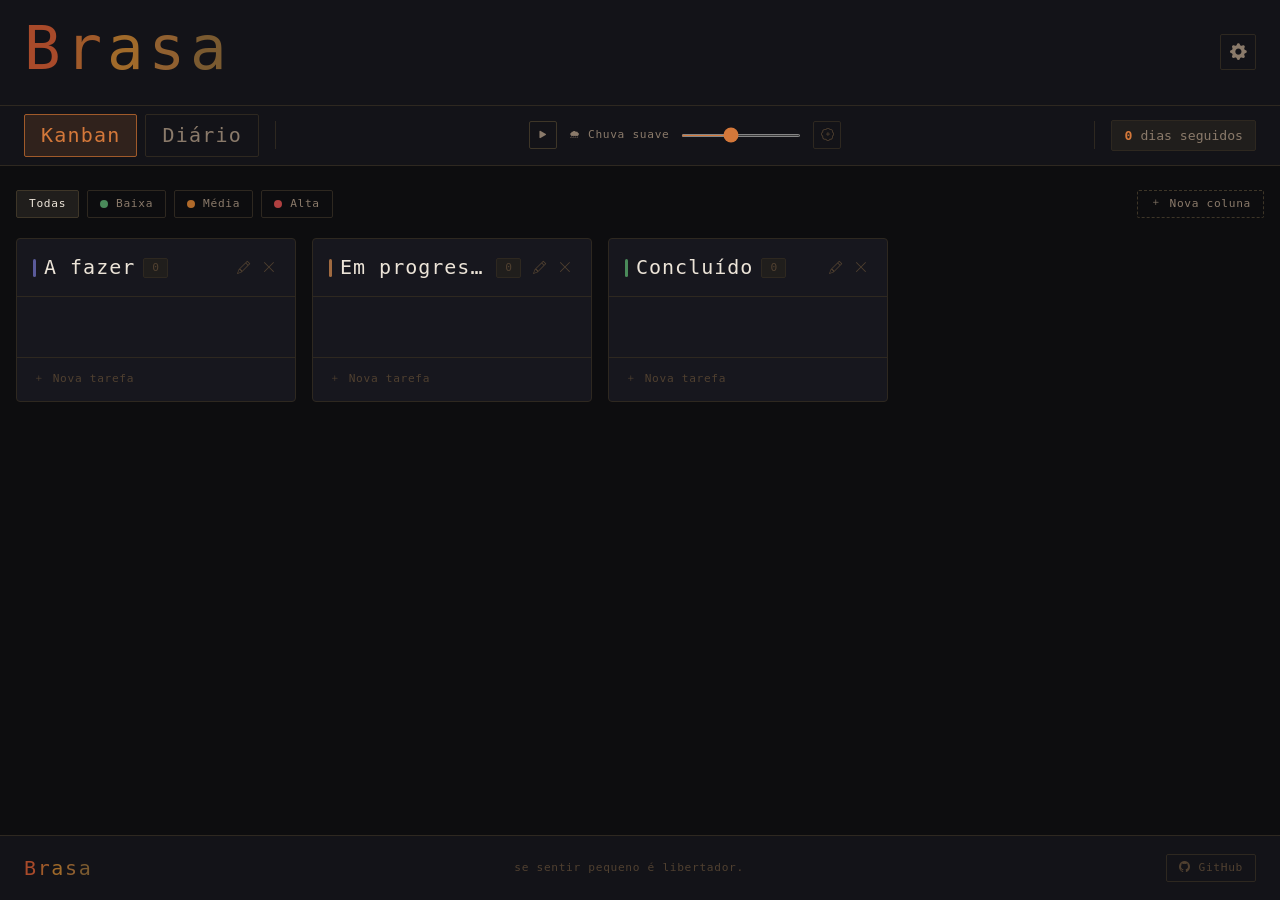
==== commit ba4eac99: "chore: configura SEO" ====
--- a/index.html
+++ b/index.html
@@ -17,9 +17,13 @@
   ">
   <meta charset="UTF-8" />
   <meta name="viewport" content="width=device-width, initial-scale=1.0" />
-  <meta name="description" content="Brasa - kanban e diário minimalista." />
+  <meta name="color-scheme" content="dark" />
   <meta name="theme-color" content="#1a1a1a" />
-  <title>Brasa - kanban e diário minimalista.</title>
+  <meta name="robots" content="index, follow" />
+  <title>Brasa | Kanban e diário</title>
+  <meta name="description" content="Brasa | Kanban e diário minimalista para o navegador. Sem conta, seus dados ficam no seu dispositivo." />
+  <link rel="canonical" href="https://aglairdev.github.io/brasa/" />
+
   <link rel="stylesheet" href="libs/bootstrap.min.css" />
   <link rel="stylesheet" href="icons/bootstrap-icons.css" />
   <link rel="preconnect" href="https://fonts.googleapis.com" />
@@ -28,6 +32,21 @@
     href="https://fonts.googleapis.com/css2?family=VT323&family=IBM+Plex+Mono:wght@400;500;600&family=IBM+Plex+Sans:wght@300;400;500&display=swap"
     rel="stylesheet" />
   <link rel="stylesheet" href="style.css" />
+
+  <script type="application/ld+json">
+  {
+    "@context": "https://schema.org",
+    "@type": "WebApplication",
+    "name": "Brasa",
+    "url": "https://aglairdev.github.io/brasa/",
+    "description": "Kanban e diário minimalista para o navegador. Sem conta, seus dados ficam no seu dispositivo.",
+    "applicationCategory": "ProductivityApplication",
+    "operatingSystem": "Any",
+    "offers": { "@type": "Offer", "price": "0" },
+    "inLanguage": "pt-BR",
+    "license": "https://github.com/aglairdev/brasa/blob/main/LICENSE"
+  }
+  </script>
 </head>
 
 <body>
@@ -111,7 +130,7 @@
       <div class="footer-brand">
         <span class="footer-brand-name" id="footer-brand-name">Brasa</span>
       </div>
-      <p class="footer-phrase" data-i18n="footer.phrase">Feito com paciência para dias difíceis.</p>
+      <p class="footer-phrase" data-i18n="footer.phrase"></p>
       <a class="footer-github" href="https://github.com/aglairdev/brasa" target="_blank" rel="noopener noreferrer"
         aria-label="GitHub do projeto Brasa (abre em nova aba)">
         <i class="bi bi-github" aria-hidden="true"></i>
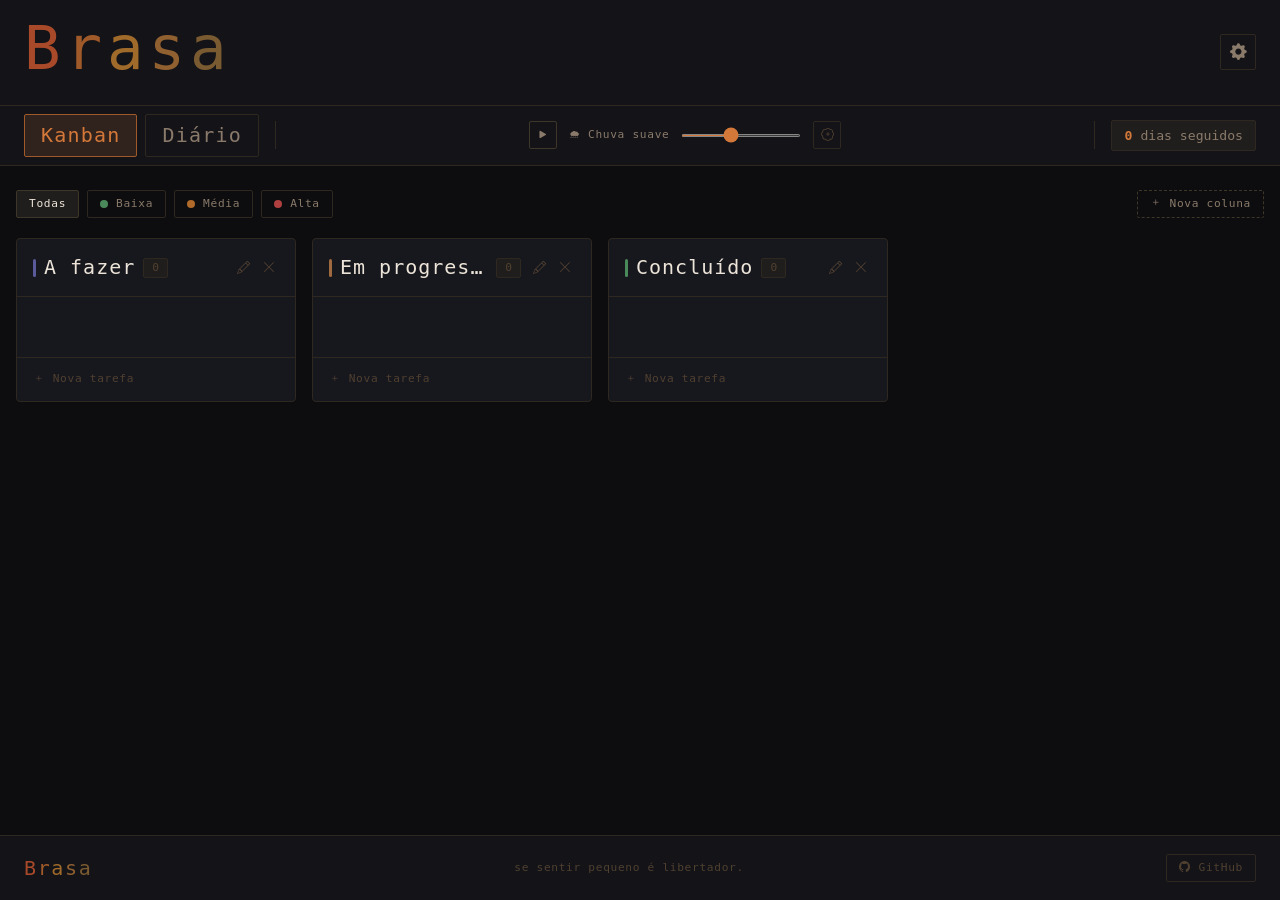
==== commit 64144cd1: "chore: configura SEO" ====
--- a/index.html
+++ b/index.html
@@ -130,7 +130,7 @@
       <div class="footer-brand">
         <span class="footer-brand-name" id="footer-brand-name">Brasa</span>
       </div>
-      <p class="footer-phrase" data-i18n="footer.phrase"></p>
+      <p class="footer-phrase" data-i18n="footer.phrase">Feito com paciência para dias difíceis.</p>
       <a class="footer-github" href="https://github.com/aglairdev/brasa" target="_blank" rel="noopener noreferrer"
         aria-label="GitHub do projeto Brasa (abre em nova aba)">
         <i class="bi bi-github" aria-hidden="true"></i>
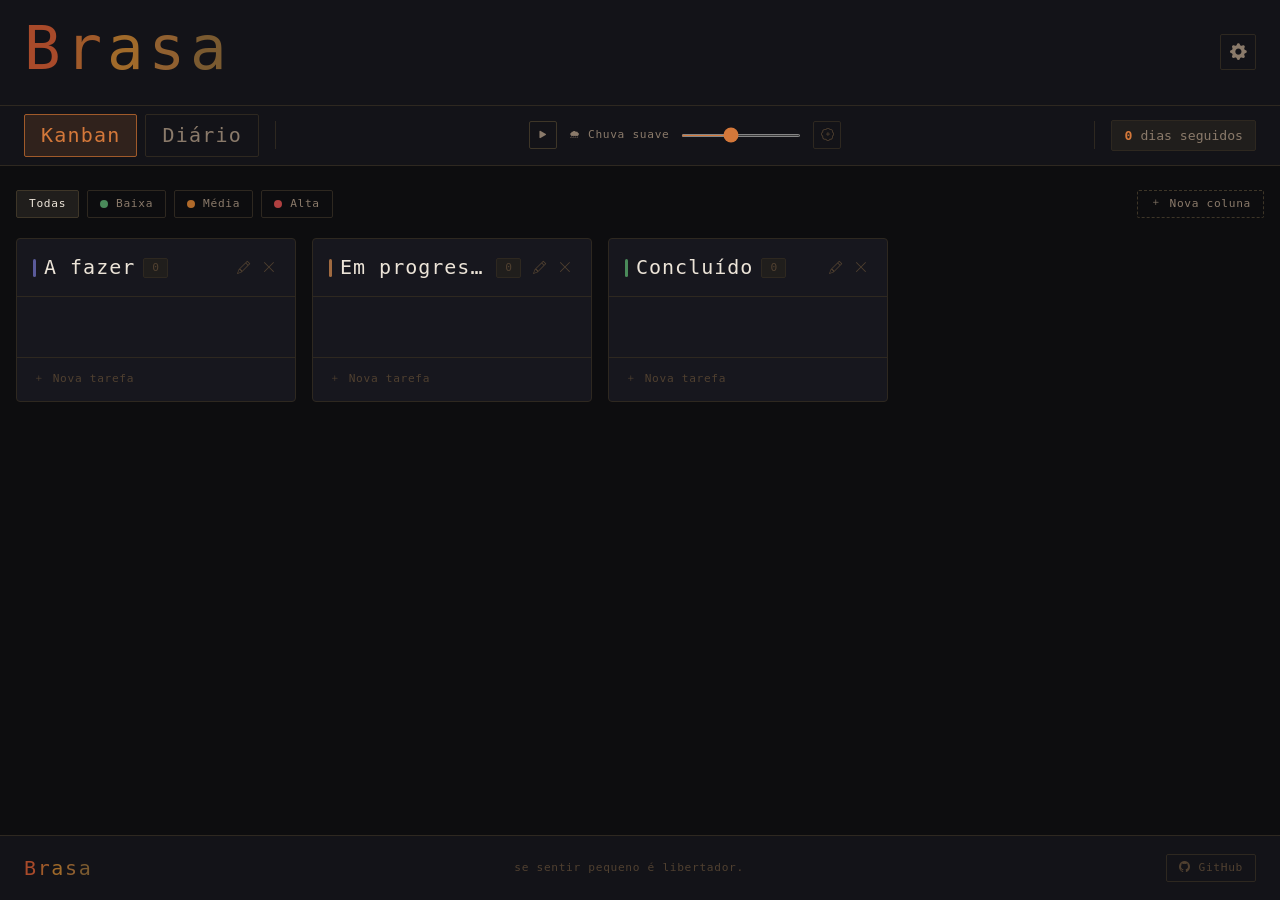
==== commit ebb969e0: "chore: adiciona favicons" ====
--- a/index.html
+++ b/index.html
@@ -24,6 +24,13 @@
   <meta name="description" content="Brasa | Kanban e diário minimalista para o navegador. Sem conta, seus dados ficam no seu dispositivo." />
   <link rel="canonical" href="https://aglairdev.github.io/brasa/" />
 
+  <link rel="icon" type="image/png" href="/favicon-96x96.png" sizes="96x96" />
+  <link rel="icon" type="image/svg+xml" href="/favicon.svg" />
+  <link rel="shortcut icon" href="/favicon.ico" />
+  <link rel="apple-touch-icon" sizes="180x180" href="/apple-touch-icon.png" />
+  <meta name="apple-mobile-web-app-title" content="Brasa" />
+  <link rel="manifest" href="/site.webmanifest" />
+
   <link rel="stylesheet" href="libs/bootstrap.min.css" />
   <link rel="stylesheet" href="icons/bootstrap-icons.css" />
   <link rel="preconnect" href="https://fonts.googleapis.com" />
@@ -130,7 +137,7 @@
       <div class="footer-brand">
         <span class="footer-brand-name" id="footer-brand-name">Brasa</span>
       </div>
-      <p class="footer-phrase" data-i18n="footer.phrase">Feito com paciência para dias difíceis.</p>
+      <p class="footer-phrase" data-i18n="footer.phrase"></p>
       <a class="footer-github" href="https://github.com/aglairdev/brasa" target="_blank" rel="noopener noreferrer"
         aria-label="GitHub do projeto Brasa (abre em nova aba)">
         <i class="bi bi-github" aria-hidden="true"></i>
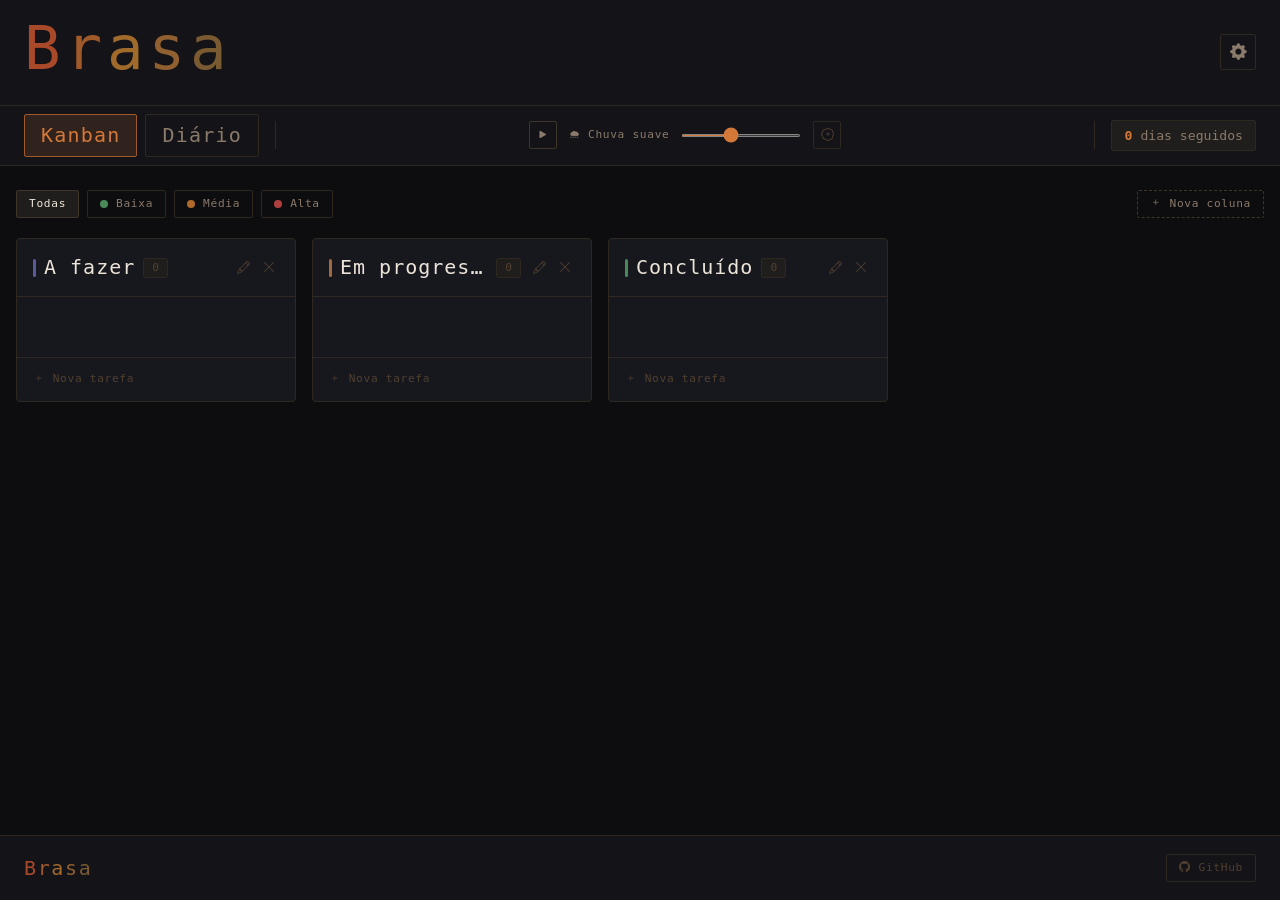
==== commit a9cfdd4f: "chore: remove frase do footer" ====
--- a/index.html
+++ b/index.html
@@ -17,20 +17,9 @@
   ">
   <meta charset="UTF-8" />
   <meta name="viewport" content="width=device-width, initial-scale=1.0" />
-  <meta name="color-scheme" content="dark" />
+  <meta name="description" content="Brasa - kanban e diário minimalista." />
   <meta name="theme-color" content="#1a1a1a" />
-  <meta name="robots" content="index, follow" />
-  <title>Brasa | Kanban e diário</title>
-  <meta name="description" content="Brasa | Kanban e diário minimalista para o navegador. Sem conta, seus dados ficam no seu dispositivo." />
-  <link rel="canonical" href="https://aglairdev.github.io/brasa/" />
-
-  <link rel="icon" type="image/png" href="/favicon-96x96.png" sizes="96x96" />
-  <link rel="icon" type="image/svg+xml" href="/favicon.svg" />
-  <link rel="shortcut icon" href="/favicon.ico" />
-  <link rel="apple-touch-icon" sizes="180x180" href="/apple-touch-icon.png" />
-  <meta name="apple-mobile-web-app-title" content="Brasa" />
-  <link rel="manifest" href="/site.webmanifest" />
-
+  <title>Brasa - kanban e diário minimalista.</title>
   <link rel="stylesheet" href="libs/bootstrap.min.css" />
   <link rel="stylesheet" href="icons/bootstrap-icons.css" />
   <link rel="preconnect" href="https://fonts.googleapis.com" />
@@ -39,21 +28,6 @@
     href="https://fonts.googleapis.com/css2?family=VT323&family=IBM+Plex+Mono:wght@400;500;600&family=IBM+Plex+Sans:wght@300;400;500&display=swap"
     rel="stylesheet" />
   <link rel="stylesheet" href="style.css" />
-
-  <script type="application/ld+json">
-  {
-    "@context": "https://schema.org",
-    "@type": "WebApplication",
-    "name": "Brasa",
-    "url": "https://aglairdev.github.io/brasa/",
-    "description": "Kanban e diário minimalista para o navegador. Sem conta, seus dados ficam no seu dispositivo.",
-    "applicationCategory": "ProductivityApplication",
-    "operatingSystem": "Any",
-    "offers": { "@type": "Offer", "price": "0" },
-    "inLanguage": "pt-BR",
-    "license": "https://github.com/aglairdev/brasa/blob/main/LICENSE"
-  }
-  </script>
 </head>
 
 <body>
